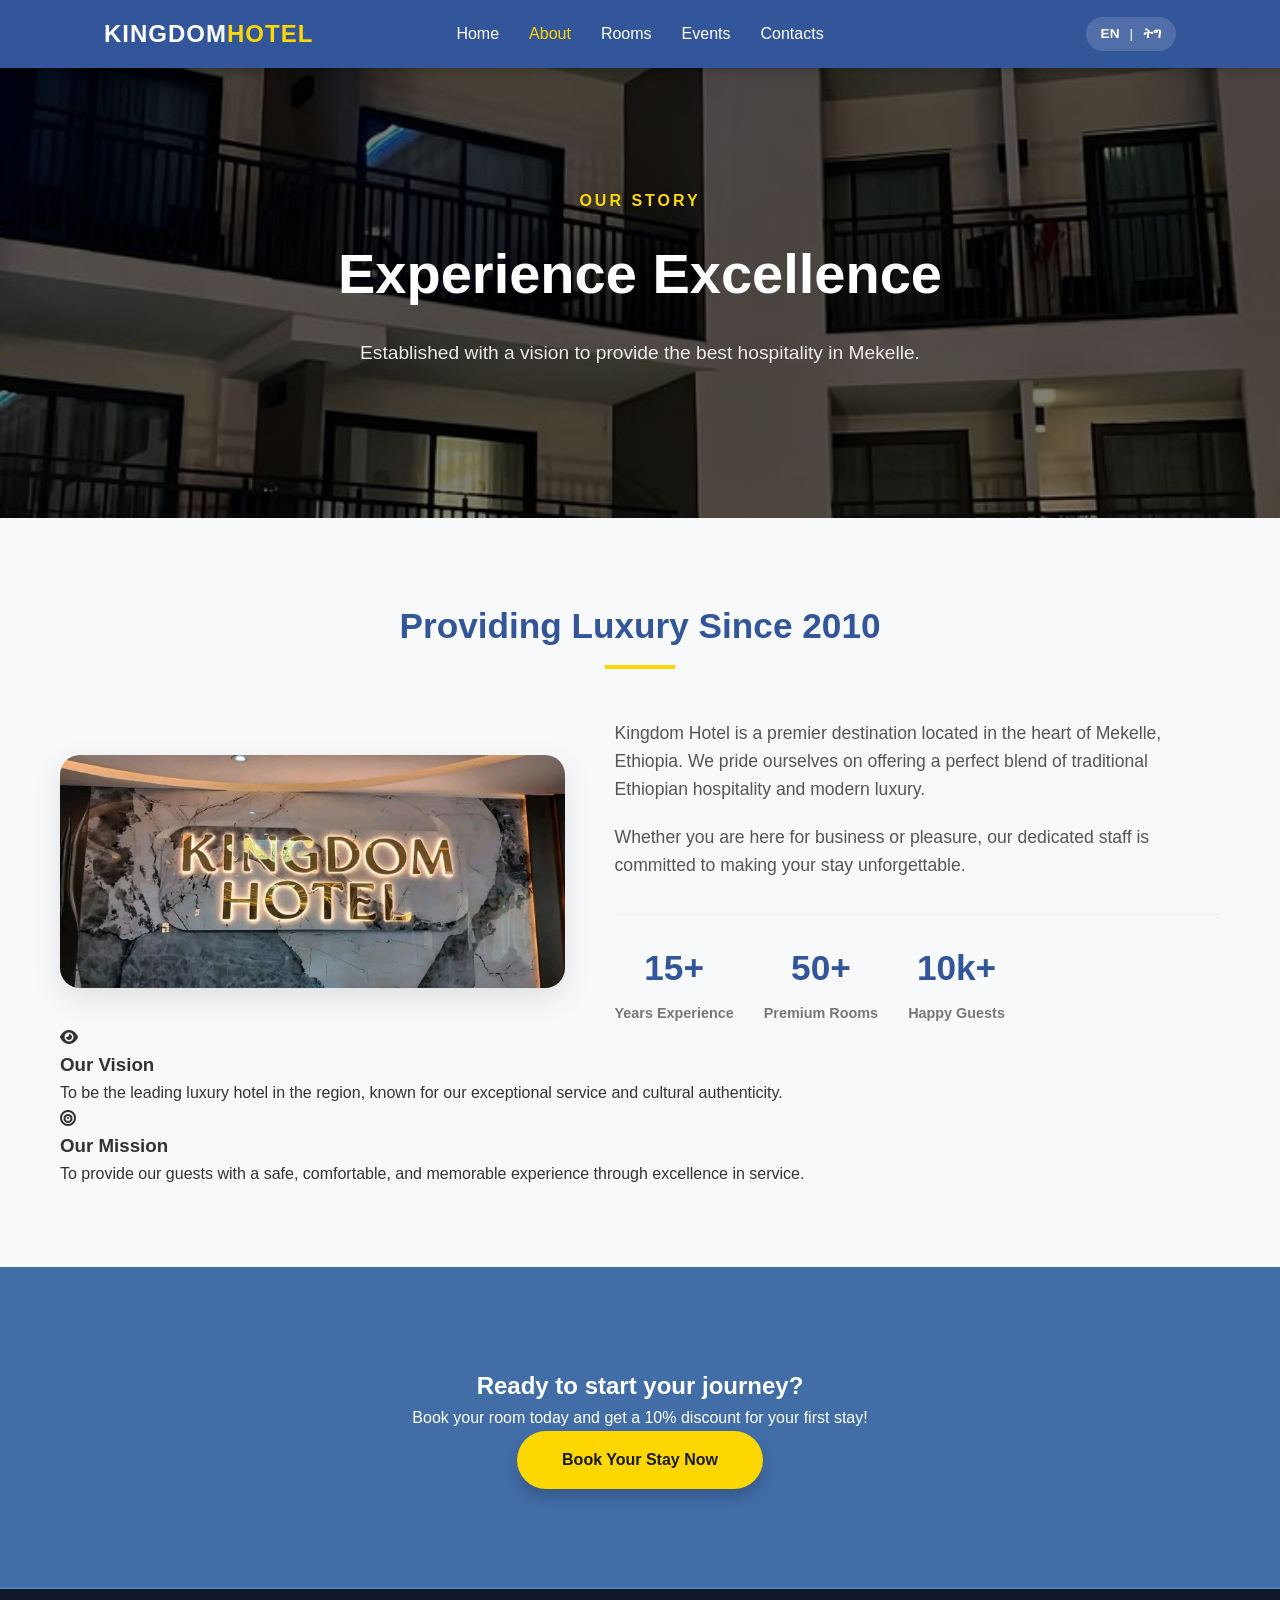
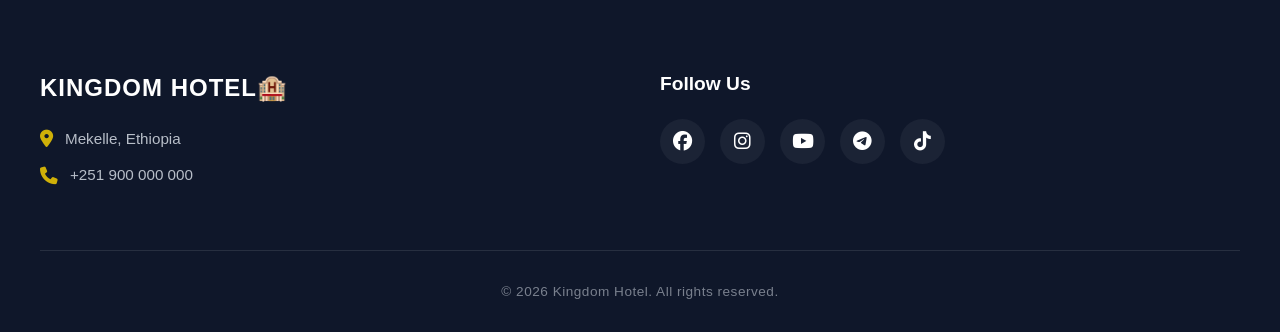
==== about.html @ 32bdd47c "Add files via upload" ====
<!DOCTYPE html>
<html lang="ti">
<head>
  <title>Kingdom Hotel - About Us</title>
  <meta name="viewport" content="width=device-width, initial-scale=1.0">
  <link rel="stylesheet" href="https://cdnjs.cloudflare.com/ajax/libs/font-awesome/6.4.2/css/all.min.css">
  <link rel="stylesheet" href="style1.css">
</head>
<body>
<nav>
  <div class="nav-container">
    <div class="logo">KINGDOM<span>HOTEL</span></div>
   <div class="nav-links" id="navLinks">
     <a href="home.html" data-key="home">Home</a> 
     <a href="about.html" class="current" data-key="about">About</a>
     <a href="rooms.html" data-key="rooms">Rooms</a>
     <a href="events.html" data-key="events">Events</a>
     <a href="contact.html" data-key="contact">Contacts</a>
    </div>
    <div class="nav-right">
      <div class="lang-toggle">
        <a href="javascript:void(0)" onclick="changeLanguage('en')">EN</a> | 
        <a href="javascript:void(0)" onclick="changeLanguage('ti')">ትግ</a>
      </div>
      <div class="menu-icon" id="menuIcon" onclick="toggleMenu()">
        <span></span><span></span><span></span>
      </div>
    </div>
  </div>
</nav>

<header class="rooms-hero">
  <div class="hero-content">
    <span class="welcome-tag" data-key="about_tag">Our Story</span>
    <h1 data-key="about_hero_title">Experience Excellence</h1>
    <p data-key="about_hero_desc">Established with a vision to provide the best hospitality in Mekelle.</p>
  </div>
</header>

<div class="container">
  <section class="section-title">
    <h2 data-key="about_title">Providing Luxury Since 2010</h2>
    <div class="underline"></div>
  </section>

  <section class="about-flex">
    <div class="about-image">
      <img src="logoking.jpg" alt="Hotel Interior">
    </div>
    <div class="about-text">
      <p data-key="about_p1">Kingdom Hotel is a premier destination located in the heart of Mekelle, Ethiopia. We pride ourselves on offering a perfect blend of traditional Ethiopian hospitality and modern luxury.</p>
      <p data-key="about_p2">Whether you are here for business or pleasure, our dedicated staff is committed to making your stay unforgettable.</p>
      
      <div class="about-stats">
        <div class="stat-item">
          <h3>15+</h3>
          <p data-key="stat_exp">Years Experience</p>
        </div>
        <div class="stat-item">
          <h3>50+</h3>
          <p data-key="stat_rooms">Premium Rooms</p>
        </div>
        <div class="stat-item">
          <h3>10k+</h3>
          <p data-key="stat_guests">Happy Guests</p>
        </div>
      </div>
    </div>
  </section>

  <section class="mission-vision">
    <div class="mv-card">
      <i class="fas fa-eye"></i>
      <h3 data-key="vision_title">Our Vision</h3>
      <p data-key="vision_desc">To be the leading luxury hotel in the region, known for our exceptional service and cultural authenticity.</p>
    </div>
    <div class="mv-card">
      <i class="fas fa-bullseye"></i>
      <h3 data-key="mission_title">Our Mission</h3>
      <p data-key="mission_desc">To provide our guests with a safe, comfortable, and memorable experience through excellence in service.</p>
    </div>
  </section>
</div>

<section class="cta-section">
  <div class="container">
    <h2 data-key="cta_title">Ready to start your journey?</h2>
    <p data-key="cta_desc">Book your room today and get a 10% discount for your first stay!</p>
    <a href="rooms.html" class="cta-btn" data-key="cta_btn">Book Your Stay Now</a>
  </div>
</section>

<footer>
  <div class="footer-container">
    <div class="footer-info">
      <h3>KINGDOM HOTEL🏨</h3>
      <p><i class="fas fa-map-marker-alt"></i> <span data-key="footer_location">መቐለ፣ ኢትዮጵያ</span></p>
      <p><i class="fas fa-phone"></i> +251 900 000 000</p>
    </div>
    <div class="footer-social">
      <h4 data-key="follow_us">Follow Us</h4>
      <div class="social-icons">
        <a href="#"><i class="fab fa-facebook"></i></a>
        <a href="#"><i class="fab fa-instagram"></i></a>
        <a href="#"><i class="fab fa-youtube"></i></a>
        <a href="#"><i class="fab fa-telegram"></i></a>
        <a href="#"><i class="fab fa-tiktok"></i></a>
      </div>
    </div>
  </div>
  <div class="footer-bottom">
    &copy; 2026 Kingdom Hotel. All rights reserved.
  </div>
</footer>

<script>
function toggleMenu() {
  document.getElementById("navLinks").classList.toggle("active");
}
</script>
<script src="script.js"></script>
<script src="lang.js"></script> </body>
</html>
---- style1.css ----
/* ============================================================
   1. GLOBAL VARIABLES & RESET
   ============================================================ */
:root {
  --primary: #359;
  --gold: #FFD700;
  --dark: #1a1a1a;
  --light: #f8f9fa;
  --shadow: 0 10px 30px rgba(0,0,0,0.1);
}

* { box-sizing: border-box; margin: 0; padding: 0; }

body {
  font-family: 'Segoe UI', Tahoma, Geneva, Verdana, sans-serif;
  background-color: var(--light);
  color: #333;
  line-height: 1.6;
  scroll-behavior: smooth;
}

/* ============================================================
   2. NAVBAR & NAVIGATION
   ============================================================ */
nav {
  background-color: var(--primary);
  padding: 15px 0;
  position: sticky;
  top: 0;
  z-index: 1000;
  box-shadow: 0 2px 10px rgba(0,0,0,0.2);
}

.nav-container {
  max-width: 1200px;
  margin: 0 auto;
  display: flex;
  justify-content: space-between;
  align-items: center;
  padding: 0 20px;
}

.logo { color: white; font-size: 24px; font-weight: 800; letter-spacing: 1px; }
.logo span { color: var(--gold); }

.nav-links { display: flex; align-items: center; }
.nav-links a {
  color: white;
  text-decoration: none;
  margin-left: 25px;
  font-weight: 500;
  transition: 0.3s;
}
.nav-links a:hover, .nav-links a.current { color: var(--gold); }

/* Language Switcher */
.lang-switch {
  margin-left: 25px;
  display: flex;
  align-items: center;
  gap: 5px;
  color: white;
}
.lang-switch span { cursor: pointer; opacity: 0.7; transition: 0.3s; font-size: 14px; }
.active-lang { opacity: 1 !important; color: var(--gold); font-weight: bold; border-bottom: 2px solid var(--gold); }

/* Hamburger Menu Icon (Desktop: Hidden) */
.menu-icon {
  display: none;
  flex-direction: column;
  gap: 5px;
  cursor: pointer;
  z-index: 1001;
}
.menu-icon span {
  display: block;
  width: 28px;
  height: 3px;
  background-color: white;
  transition: all 0.3s ease;
  border-radius: 2px;
}

/* ============================================================
   3. HERO SECTIONS
   ============================================================ */
.home-hero, .rooms-hero {
  height: 80vh;
  background-size: cover;
  background-position: center;
  background-attachment: fixed;
  display: flex;
  align-items: center;
  justify-content: center;
  text-align: center;
  color: white;
  padding: 0 20px;
}

.home-hero {
  background: linear-gradient(rgba(0,0,0,0.6), rgba(0,0,0,0.6)), 
              url('king.jpg');
              background-size: cover;      /* ነቲ ቦታ ምሉእ ብምሉእ ንክሽፍኖ */
  background-position: center; /* ኣብ ማእከል ንክኸውን */
  background-repeat: no-repeat; /* ከይድገም ዝዓግት እዚ እዩ */
  display: flex;
  align-items: center;
  justify-content: center;
  text-align: center;
  color: white;
  width: 100%;
}
.rooms-hero {
  height: 50vh;
  /* እቲ ስእሊ ከይተደጋገመ (mirror ንከይከውን) no-repeat ንጥቀመሉ */
  background: linear-gradient(rgba(0,0,0,0.5), rgba(0,0,0,0.5)), 
              url('Rooms.jpg');
  background-size: cover;      /* ነቲ ቦታ ምሉእ ብምሉእ ንክሽፍኖ */
  background-position: center; /* ኣብ ማእከል ንክኸውን */
  background-repeat: no-repeat; /* ከይድገም ዝዓግት እዚ እዩ */
  display: flex;
  align-items: center;
  justify-content: center;
  text-align: center;
  color: white;
  width: 100%;
}
.welcome-tag { color: var(--gold); text-transform: uppercase; font-weight: bold; letter-spacing: 3px; margin-bottom: 15px; display: block; }
.hero-content h1 { font-size: clamp(2rem, 5vw, 3.5rem); margin-bottom: 20px; }
.hero-content p { font-size: 1.2rem; margin-bottom: 30px; opacity: 0.9; max-width: 700px; margin-inline: auto; }

.hero-btns { display: flex; gap: 15px; justify-content: center; }
.main-btn, .sub-btn { padding: 15px 30px; border-radius: 8px; text-decoration: none; font-weight: bold; transition: 0.3s; }
.main-btn { background: var(--gold); color: var(--dark); }
.sub-btn { border: 2px solid white; color: white; }
.main-btn:hover { background: #e6c300; transform: translateY(-3px); }
.sub-btn:hover { background: white; color: var(--primary); }
/* ============================================================
   ABOUT SECTION ADJUSTMENTS
   ============================================================ */
.about-flex {
  display: flex;
  align-items: center;
  gap: 50px;
  flex-wrap: wrap; /* ኣብ ንእሽቶ ስክሪን ሓደ ኣብ ትሕቲ ሓደ ንክኸውን */
}

.about-image {
  flex: 1;
  min-width: 300px;
}

.about-image img {
  width: 100%;
  border-radius: 20px;
  box-shadow: var(--shadow);
  object-fit: cover;
  display: block;
}

.about-text {
  flex: 1.2;
  min-width: 300px;
}

.about-text p {
  margin-bottom: 20px;
  font-size: 1.1rem;
  color: #555;
}

/* Stats Styling */
.about-stats {
  display: flex;
  gap: 30px;
  margin-top: 35px;
  padding-top: 25px;
  border-top: 1px solid #eee;
}

.stat-item {
  text-align: center;
}

.stat-item h3 {
  color: var(--primary);
  font-size: 2.2rem;
  margin-bottom: 5px;
}

.stat-item p {
  font-size: 0.9rem;
  font-weight: bold;
  color: #777;
  margin-bottom: 0;
}

/* Media Query for Mobile */
@media (max-width: 768px) {
  .about-flex {
    gap: 30px;
    text-align: center;
  }
  
  .about-stats {
    justify-content: center;
    gap: 20px;
  }
  
  .stat-item h3 {
    font-size: 1.8rem;
  }
}

/* ============================================================
   4. SECTIONS, CONTAINERS & GRIDS
   ============================================================ */
.container { max-width: 1200px; margin: 80px auto; padding: 0 20px; }
.section-title { text-align: center; margin-bottom: 50px; }
.section-title h2 { font-size: 2.2rem; color: var(--primary); }
.underline { width: 70px; height: 4px; background: var(--gold); margin: 10px auto; }

/* Features & Rooms Grid */
.features-grid, .rooms-grid, .events-grid { 
  display: grid; 
  grid-template-columns: repeat(auto-fit, minmax(300px, 1fr)); 
  gap: 30px; 
}

.feature-card, .card, .event-card { 
  padding: 20px; 
  background: white; 
  border-radius: 15px; 
  box-shadow: var(--shadow); 
  transition: 0.3s; 
}
.card, .event-card { padding: 0; overflow: hidden; }
.card:hover, .feature-card:hover { transform: translateY(-10px); }

.card-img, .event-image { position: relative; height: 250px; }
.card-img img, .event-image img { width: 100%; height: 100%; object-fit: cover; }

.price-tag {
  position: absolute; top: 15px; right: 15px; background: var(--primary);
  color: white; padding: 8px 15px; border-radius: 20px; font-weight: bold;
}

.card-info, .event-info { padding: 25px; text-align: center; }
.book-btn {
  background: var(--gold); border: none; width: 100%; padding: 12px;
  border-radius: 8px; font-weight: bold; cursor: pointer; margin-top: 15px;
}

/* ============================================================
   5. CTA SECTION (Call to Action)
   ============================================================ */
.cta-section {
  padding: 100px 20px;
  background: linear-gradient(rgba(34, 85, 153, 0.85), rgba(34, 85, 153, 0.85)), 
              url('https://images.unsplash.com/photo-1551882547-ff40c63fe5fa?auto=format&fit=crop&w=1350&q=80');
  background-size: cover;
  background-position: center;
  text-align: center;
  color: white;
}

.cta-section .container {
  max-width: 800px;
  margin: 0 auto !important;
}

.cta-btn {
  display: inline-block;
  padding: 16px 45px;
  background-color: var(--gold);
  color: var(--dark) !important;
  text-decoration: none;
  font-weight: bold;
  border-radius: 50px;
  transition: 0.3s ease;
  box-shadow: 0 8px 15px rgba(0,0,0,0.2);
}
.cta-btn:hover { background-color: white; transform: translateY(-5px); }
   /* ============================================================
   7. MODAL & BOOKING FORM (ዝተመዓራረየ)
   ============================================================ */
.modal-overlay {
  display: none; 
  position: fixed; 
  top: 0; left: 0; 
  width: 100%; height: 100%;
  background: rgba(0,0,0,0.7); 
  z-index: 2000; 
  justify-content: center; 
  align-items: center;
  padding: 20px;
}

.modal-content {
  background: white; 
  width: 100%; 
  max-width: 450px; 
  border-radius: 20px; 
  padding: 30px;
  position: relative; 
  box-shadow: 0 15px 50px rgba(0,0,0,0.3);
  animation: slideIn 0.3s ease-out;
}

.modal-header {
  display: flex;
  justify-content: space-between;
  align-items: center;
  margin-bottom: 25px;
  border-bottom: 1px solid #eee;
  padding-bottom: 15px;
}

.modal-header h2 {
  font-size: 1.5rem;
  color: var(--dark);
}

.close-icon {
  cursor: pointer;
  font-size: 20px;
  color: #666;
  transition: 0.3s;
}

.close-icon:hover { color: red; }

/* Form Inputs */
.input-group {
  position: relative;
  margin-bottom: 18px;
}

.input-group i {
  position: absolute;
  left: 15px;
  top: 50%;
  transform: translateY(-50%);
  color: var(--primary);
  font-size: 18px;
}

.input-group input, 
.input-group select {
  width: 100%;
  padding: 12px 15px 12px 45px; /* ንኣይኮን ቦታ ይሓድግ */
  border: 1.5px solid #ddd;
  border-radius: 10px;
  font-size: 16px;
  outline: none;
  transition: 0.3s;
}

.input-group input:focus {
  border-color: var(--primary);
  box-shadow: 0 0 5px rgba(51, 85, 153, 0.2);
}

/* Payment Info Box */
.payment-info {
  background: #f8faff;
  padding: 20px;
  border-radius: 12px;
  margin: 20px 0;
  border-left: 5px solid var(--primary);
}

.payment-info h4 {
  margin-bottom: 10px;
  color: var(--dark);
}

.bank-details p {
  margin: 5px 0;
  font-size: 14px;
  display: flex;
  align-items: center;
  gap: 10px;
}

/* Buttons */
.modal-buttons {
  display: flex;
  gap: 10px;
  margin-top: 20px;
}

.confirm-btn {
  flex: 2;
  background: var(--primary);
  color: white;
  border: none;
  padding: 14px;
  border-radius: 8px;
  font-weight: bold;
  cursor: pointer;
  transition: 0.3s;
}

.cancel-btn {
  flex: 1;
  background: #f0f0f0;
  border: none;
  padding: 14px;
  border-radius: 8px;
  cursor: pointer;
  transition: 0.3s;
}

.confirm-btn:hover { background: #2a4477; }
.cancel-btn:hover { background: #e0e0e0; }

@keyframes slideIn {
  from { opacity: 0; transform: translateY(-20px); }
  to { opacity: 1; transform: translateY(0); }
}

/* ============================================================
   CONTACT PAGE STYLING
   ============================================================ */
.contact-wrapper {
  display: flex;
  flex-direction: column;
  gap: 50px;
}

/* Info Cards */
.contact-info-cards {
  display: grid;
  grid-template-columns: repeat(auto-fit, minmax(250px, 1fr));
  gap: 25px;
}

.info-card {
  background: white;
  padding: 30px;
  text-align: center;
  border-radius: 15px;
  box-shadow: var(--shadow);
  transition: 0.3s;
}

.info-card:hover { transform: translateY(-5px); }

.info-card i {
  font-size: 35px;
  color: var(--primary);
  margin-bottom: 15px;
}

/* Contact Flex (Form & Map) */
.contact-flex {
  display: flex;
  gap: 40px;
  flex-wrap: wrap;
}

.contact-form, .contact-map {
  flex: 1;
  min-width: 320px;
}

.contact-form {
  background: white;
  padding: 40px;
  border-radius: 20px;
  box-shadow: var(--shadow);
}

.contact-form h2 {
  margin-bottom: 25px;
  color: var(--primary);
}

/* Form Inputs Adjustment */
.contact-form input, 
.contact-form textarea {
  width: 100%;
  padding: 15px;
  margin-bottom: 15px;
  border: 1.5px solid #eee;
  border-radius: 10px;
  font-family: inherit;
  font-size: 16px;
  outline: none;
}

.contact-form input:focus, 
.contact-form textarea:focus {
  border-color: var(--primary);
}

/* Map Styling */
.contact-map iframe {
  box-shadow: var(--shadow);
}

/* Media Query for Mobile */
@media (max-width: 768px) {
  .contact-form { padding: 25px; }
  .contact-flex { gap: 20px; }
}

/* ============================================================
   7. FOOTER
   ============================================================ */
footer {
  background-color: #0f172a; /* ዝጸለመ ሰማያዊ ንዝያዳ ጽባቐ */
  color: #e2e8f0;
  padding: 80px 20px 30px;
  font-family: 'Inter', sans-serif;
}

.footer-container {
  max-width: 1200px;
  margin: 0 auto;
  display: grid;
  grid-template-columns: repeat(auto-fit, minmax(250px, 1fr));
  gap: 40px;
  border-bottom: 1px solid rgba(255, 255, 255, 0.1);
  padding-bottom: 50px;
}

.footer-info h3 {
  color: #fff;
  font-size: 1.5rem;
  margin-bottom: 20px;
  letter-spacing: 1px;
}

.footer-info p {
  margin: 12px 0;
  display: flex;
  align-items: center;
  gap: 12px;
  font-size: 0.95rem;
  opacity: 0.8;
}

.footer-info i {
  color: var(--gold); /* ነቲ ወርቃዊ ሕብሪ ንምድማቕ */
  font-size: 1.1rem;
}

.footer-social h4 {
  color: #fff;
  margin-bottom: 20px;
  font-size: 1.2rem;
}

.social-icons {
  display: flex;
  gap: 15px;
}

.social-icons a {
  width: 45px;
  height: 45px;
  background: rgba(255, 255, 255, 0.05);
  display: flex;
  align-items: center;
  justify-content: center;
  border-radius: 50%;
  color: #fff;
  font-size: 1.2rem;
  transition: all 0.3s ease;
  text-decoration: none;
}

/* Hover Effects ንነፍሲ ወከፍ ሶሻል ሜድያ */
.social-icons a:hover {
  transform: translateY(-5px);
  background: var(--gold);
  color: #000;
}

.footer-bottom {
  text-align: center;
  padding-top: 30px;
  font-size: 0.85rem;
  opacity: 0.5;
  letter-spacing: 0.5px;
}
/* ============================================================
   8. RESPONSIVENESS & NAVIGATION CONTROL
   ============================================================ */

/* --- Desktop Styles (769px and up) --- */
@media (min-width: 769px) {
  .nav-container {
    display: flex;
    justify-content: space-between;
    align-items: center;
    position: relative;
    padding: 0 5%;
  }

  /* ሊንክታት ልክዕ ኣብ ማእከል ንክኾኑ */
  .nav-links {
    display: flex !important;
    position: absolute;
    left: 50%;
    transform: translateX(-50%);
    gap: 30px;
  }

  .nav-links a {
    margin-left: 0; /* ነቲ ናይ ቀደም 25px margin የወግዶ */
  }

  .nav-right {
    display: flex;
    align-items: center;
  }

  .lang-toggle {
    display: flex;
    gap: 10px;
    background: rgba(255, 255, 255, 0.15);
    padding: 6px 15px;
    border-radius: 25px;
    font-size: 0.85rem;
    color: white;
  }

  .lang-toggle a {
    color: white;
    text-decoration: none;
    font-weight: 600;
  }

  .menu-icon {
    display: none; /* ኣብ Desktop ይጠፍእ */
  }
}

/* --- Mobile Styles (768px and below) --- */
@media (max-width: 768px) {
  .nav-container {
    display: flex;
    justify-content: space-between;
    padding: 0 20px;
  }

  .nav-right {
    display: flex;
    align-items: center;
    gap: 15px;
  }

  .lang-toggle {
    font-size: 0.8rem;
    padding: 4px 10px;
    background: white;
    color: var(--primary);
    border-radius: 15px;
    white-space: nowrap;
  }

  .lang-toggle a {
    color: var(--primary);
    text-decoration: none;
    font-weight: bold;
  }

  .menu-icon {
    display: flex;
    flex-direction: column;
    gap: 5px;
  }

  .nav-links {
    display: none;
    position: absolute;
    top: 100%;
    left: 0;
    width: 100%;
    background: var(--primary);
    flex-direction: column;
    padding: 40px 0;
    text-align: center;
    box-shadow: 0 15px 30px rgba(0,0,0,0.4);
    z-index: 1000;
  }

  .nav-links.active {
    display: flex;
    animation: slideIn 0.3s ease-out;
  }

  .nav-links a {
    margin: 15px 0;
    font-size: 1.3rem;
    display: block;
  }

  /* Footer Adjustment for Mobile */
  footer {
    padding: 50px 20px 20px;
    text-align: center;
  }
  
  .footer-info p, .social-icons {
    justify-content: center;
  }
}

/* ============================================================
   9. ANIMATIONS
   ============================================================ */
@keyframes slideIn {
  from { opacity: 0; transform: translateY(-30px); }
  to { opacity: 1; transform: translateY(0); }
}
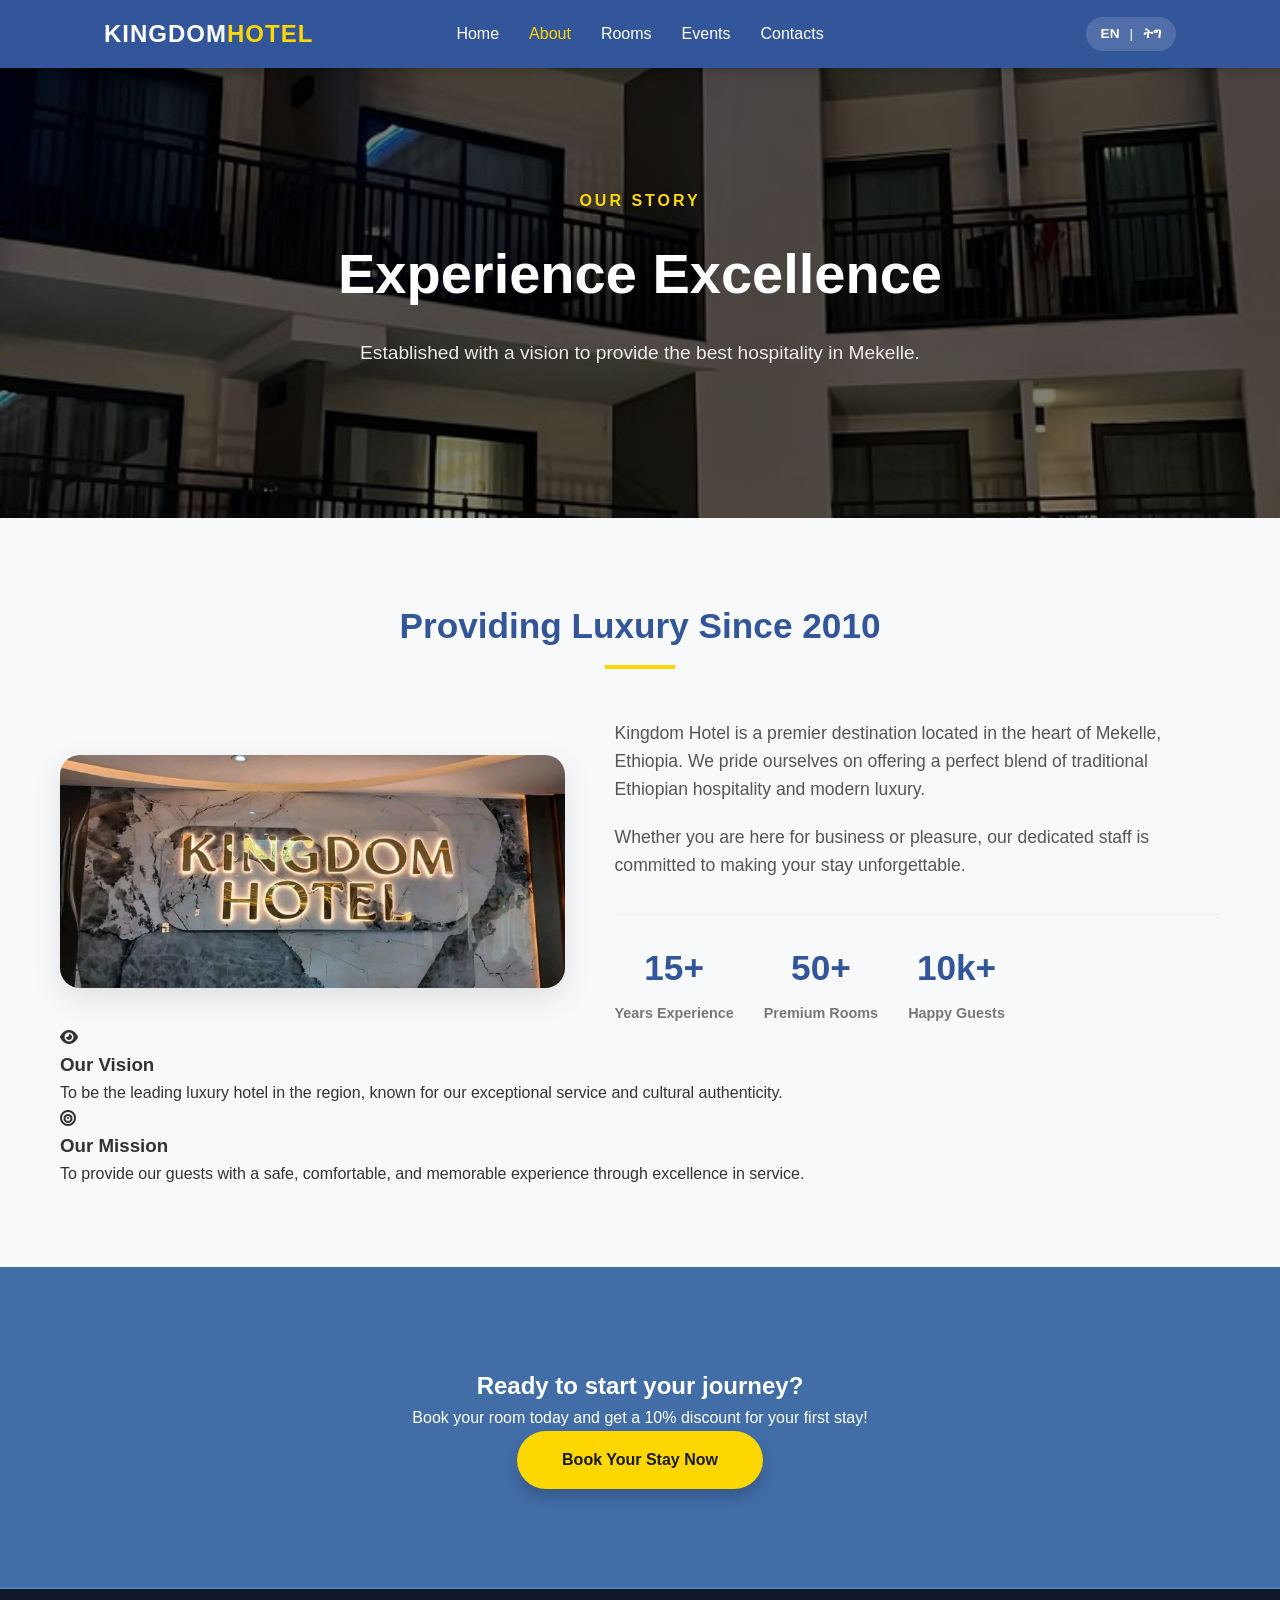
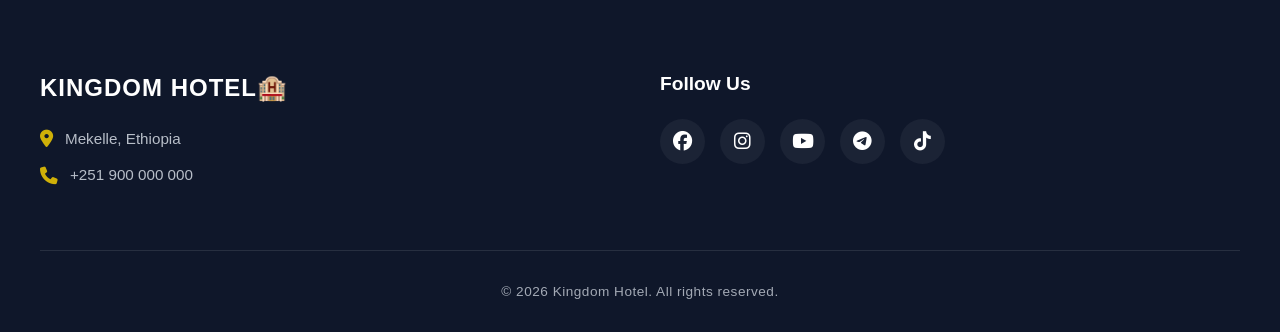
==== commit 598951b8: "Add files via upload" ====
--- a/about.html
+++ b/about.html
@@ -11,7 +11,7 @@
   <div class="nav-container">
     <div class="logo">KINGDOM<span>HOTEL</span></div>
    <div class="nav-links" id="navLinks">
-     <a href="home.html" data-key="home">Home</a> 
+     <a href="index.html" data-key="home">Home</a> 
      <a href="about.html" class="current" data-key="about">About</a>
      <a href="rooms.html" data-key="rooms">Rooms</a>
      <a href="events.html" data-key="events">Events</a>
@@ -112,7 +112,6 @@
     &copy; 2026 Kingdom Hotel. All rights reserved.
   </div>
 </footer>
-
 <script>
 function toggleMenu() {
   document.getElementById("navLinks").classList.toggle("active");
--- a/style1.css
+++ b/style1.css
@@ -583,7 +583,7 @@
   text-align: center;
   padding-top: 30px;
   font-size: 0.85rem;
-  opacity: 0.5;
+  opacity: 0.7;
   letter-spacing: 0.5px;
 }
 /* ============================================================
